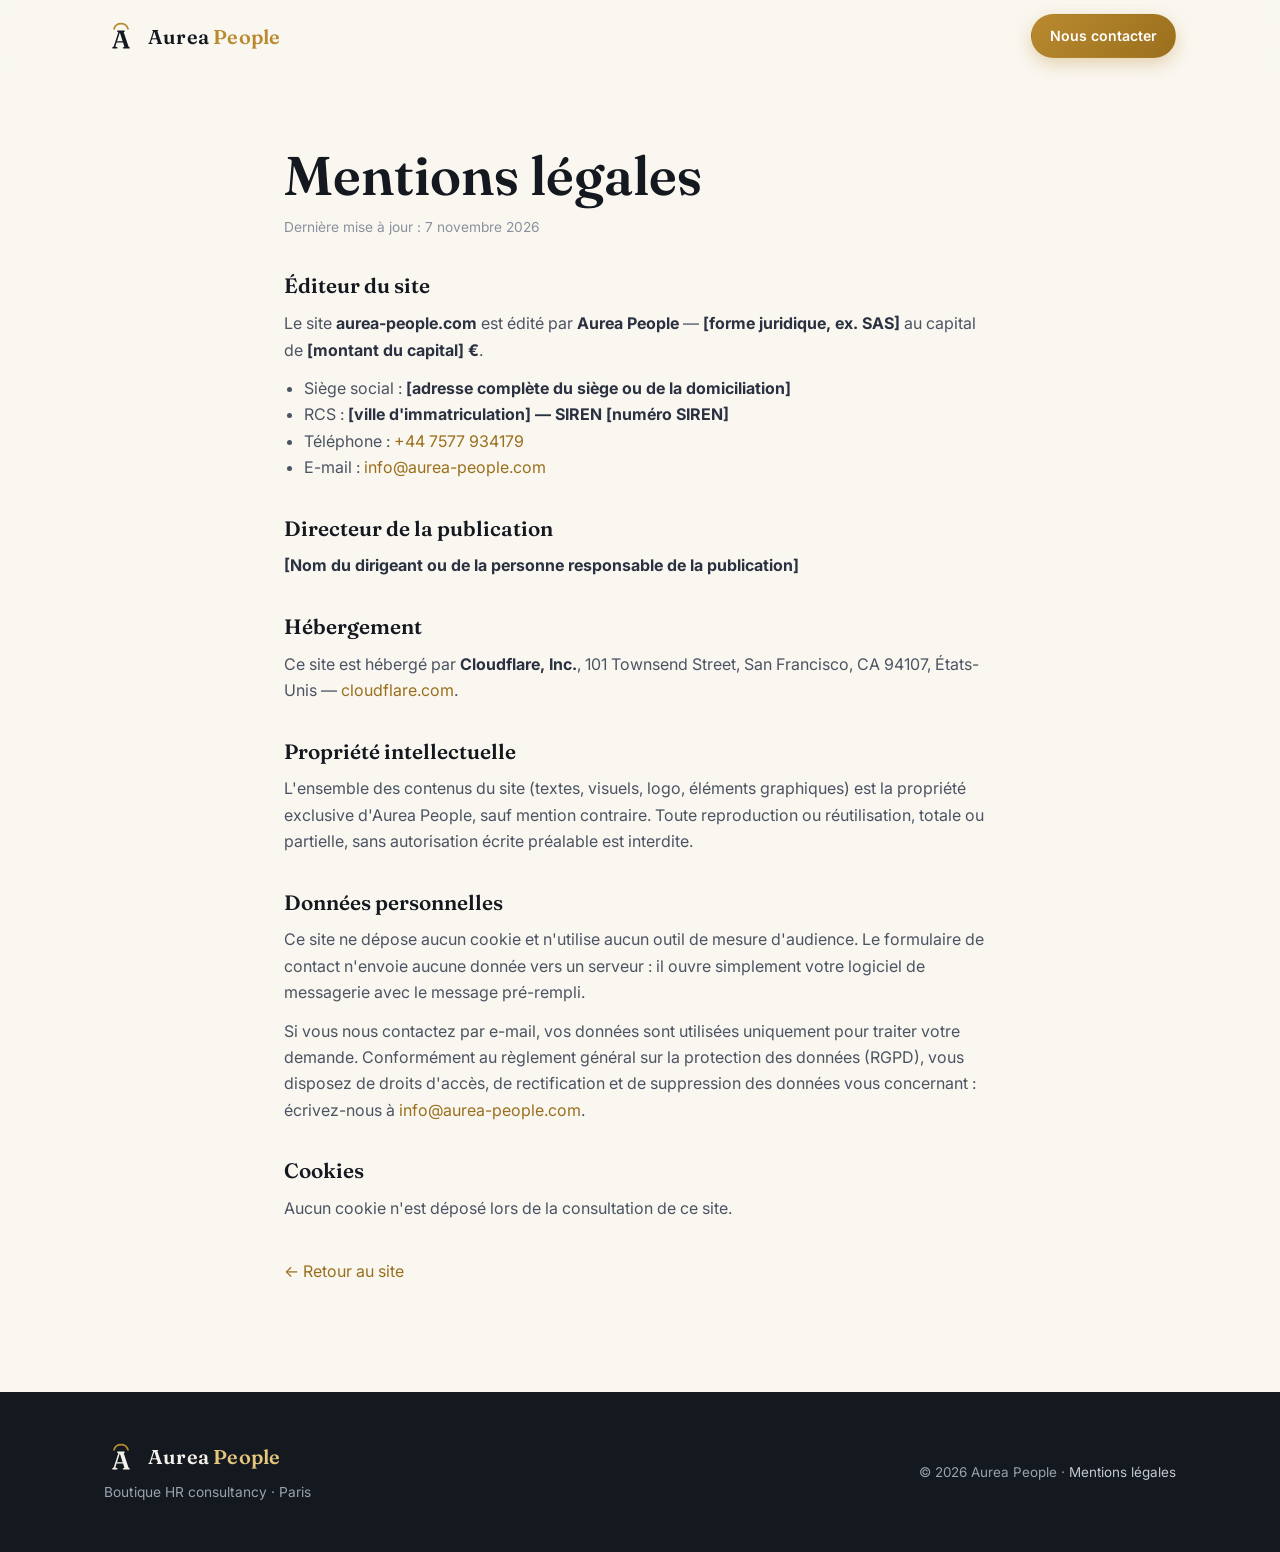
==== mentions-legales.html @ 14871f21 "Initial commit: Aurea People static site" ====
<!DOCTYPE html>
<html lang="fr">
<head>
  <meta charset="UTF-8" />
  <meta name="viewport" content="width=device-width, initial-scale=1.0" />
  <title>Mentions légales — Aurea People</title>
  <meta name="description" content="Mentions légales du site aurea-people.com : éditeur, directeur de la publication, hébergement, données personnelles et cookies." />
  <meta name="robots" content="noindex" />
  <link rel="canonical" href="https://aurea-people.com/mentions-legales.html" />
  <link rel="icon" type="image/svg+xml" href="favicon.svg" />
  <link rel="preconnect" href="https://fonts.googleapis.com" />
  <link rel="preconnect" href="https://fonts.gstatic.com" crossorigin />
  <link href="https://fonts.googleapis.com/css2?family=Fraunces:opsz,wght@9..144,500;9..144,600;9..144,700&family=Inter:wght@400;500;600&display=swap" rel="stylesheet" />
  <link rel="stylesheet" href="styles.css" />
</head>
<body>

  <a class="skip-link" href="#main">Aller au contenu</a>

  <!-- ============ Header ============ -->
  <header class="site-header">
    <nav class="nav container">
      <a href="index.html" class="brand" aria-label="Aurea People — retour à l'accueil">
        <svg class="brand-mark" viewBox="0 0 200 200" aria-hidden="true">
          <path class="brand-mark-halo" d="M 59 57.5 A 43 43 0 0 1 141 57.5" fill="none" stroke-width="10.5" stroke-linecap="round"/>
          <path class="brand-mark-a" transform="translate(45.25 173) scale(0.0750 -0.0750)" d="M348 569H939L944 465H341ZM465 46Q465 25 450.5 12.5Q436 0 404 0H90Q59 0 44.0 12.5Q29 25 29 46Q29 61 37.5 71.5Q46 82 68 93L101 106Q131 121 147.5 145.0Q164 169 183 230L503 1208Q516 1252 510.0 1271.5Q504 1291 469 1303Q441 1312 430.0 1324.5Q419 1337 419 1355Q419 1376 434.0 1388.0Q449 1400 481 1400H969Q1001 1400 1016.0 1388.0Q1031 1376 1031 1355Q1031 1336 1019.5 1324.0Q1008 1312 983 1304Q956 1296 951.0 1281.0Q946 1266 957 1232L1297 207Q1313 157 1331.0 133.5Q1349 110 1382 100Q1411 89 1421.0 77.0Q1431 65 1431 46Q1431 25 1416.0 12.5Q1401 0 1369 0H928Q897 0 882.0 12.5Q867 25 867 46Q867 64 877.5 75.0Q888 86 910 93L967 105Q993 113 992.0 131.0Q991 149 979 188L625 1280L658 1300L315 246Q302 205 302.0 178.5Q302 152 318.5 135.5Q335 119 369 105L423 92Q443 84 454.0 74.0Q465 64 465 46Z"/>
        </svg>
        <span class="brand-name">Aurea&nbsp;<span class="accent-word">People</span></span>
      </a>
      <a href="index.html#contact" class="btn btn-primary btn-sm">Nous contacter</a>
    </nav>
  </header>

  <main id="main">
    <section class="section legal-page">
      <div class="container legal">
        <h1>Mentions légales</h1>
        <p class="legal-updated">Dernière mise à jour : 7 novembre 2026</p>

        <h2>Éditeur du site</h2>
        <p>
          Le site <strong>aurea-people.com</strong> est édité par
          <strong>Aurea People</strong> — <strong>[forme juridique, ex. SAS]</strong>
          au capital de <strong>[montant du capital] €</strong>.
        </p>
        <ul>
          <li>Siège social : <strong>[adresse complète du siège ou de la domiciliation]</strong></li>
          <li>RCS : <strong>[ville d'immatriculation] — SIREN [numéro SIREN]</strong></li>
          <li>Téléphone : <a href="tel:+447577934179">+44 7577 934179</a></li>
          <li>E-mail : <a href="mailto:info@aurea-people.com">info@aurea-people.com</a></li>
        </ul>

        <h2>Directeur de la publication</h2>
        <p><strong>[Nom du dirigeant ou de la personne responsable de la publication]</strong></p>

        <h2>Hébergement</h2>
        <p>
          Ce site est hébergé par <strong>Cloudflare, Inc.</strong>, 101 Townsend
          Street, San Francisco, CA 94107, États-Unis —
          <a href="https://www.cloudflare.com" rel="noopener">cloudflare.com</a>.
        </p>

        <h2>Propriété intellectuelle</h2>
        <p>
          L'ensemble des contenus du site (textes, visuels, logo, éléments
          graphiques) est la propriété exclusive d'Aurea People, sauf mention
          contraire. Toute reproduction ou réutilisation, totale ou partielle,
          sans autorisation écrite préalable est interdite.
        </p>

        <h2>Données personnelles</h2>
        <p>
          Ce site ne dépose aucun cookie et n'utilise aucun outil de mesure
          d'audience. Le formulaire de contact n'envoie aucune donnée vers un
          serveur : il ouvre simplement votre logiciel de messagerie avec le
          message pré-rempli.
        </p>
        <p>
          Si vous nous contactez par e-mail, vos données sont utilisées uniquement
          pour traiter votre demande. Conformément au règlement général sur la
          protection des données (RGPD), vous disposez de droits d'accès, de
          rectification et de suppression des données vous concernant : écrivez-nous à
          <a href="mailto:info@aurea-people.com">info@aurea-people.com</a>.
        </p>

        <h2>Cookies</h2>
        <p>Aucun cookie n'est déposé lors de la consultation de ce site.</p>

        <p class="legal-back"><a href="index.html">← Retour au site</a></p>
      </div>
    </section>
  </main>

  <!-- ============ Footer ============ -->
  <footer class="site-footer">
    <div class="container footer-inner">
      <div class="footer-brand">
        <a href="index.html" class="brand">
          <svg class="brand-mark" viewBox="0 0 200 200" aria-hidden="true">
            <path class="brand-mark-halo" d="M 59 57.5 A 43 43 0 0 1 141 57.5" fill="none" stroke-width="10.5" stroke-linecap="round"/>
            <path class="brand-mark-a" transform="translate(45.25 173) scale(0.0750 -0.0750)" d="M348 569H939L944 465H341ZM465 46Q465 25 450.5 12.5Q436 0 404 0H90Q59 0 44.0 12.5Q29 25 29 46Q29 61 37.5 71.5Q46 82 68 93L101 106Q131 121 147.5 145.0Q164 169 183 230L503 1208Q516 1252 510.0 1271.5Q504 1291 469 1303Q441 1312 430.0 1324.5Q419 1337 419 1355Q419 1376 434.0 1388.0Q449 1400 481 1400H969Q1001 1400 1016.0 1388.0Q1031 1376 1031 1355Q1031 1336 1019.5 1324.0Q1008 1312 983 1304Q956 1296 951.0 1281.0Q946 1266 957 1232L1297 207Q1313 157 1331.0 133.5Q1349 110 1382 100Q1411 89 1421.0 77.0Q1431 65 1431 46Q1431 25 1416.0 12.5Q1401 0 1369 0H928Q897 0 882.0 12.5Q867 25 867 46Q867 64 877.5 75.0Q888 86 910 93L967 105Q993 113 992.0 131.0Q991 149 979 188L625 1280L658 1300L315 246Q302 205 302.0 178.5Q302 152 318.5 135.5Q335 119 369 105L423 92Q443 84 454.0 74.0Q465 64 465 46Z"/>
          </svg>
          <span class="brand-name">Aurea&nbsp;<span class="accent-word">People</span></span>
        </a>
        <p>Boutique HR consultancy · Paris</p>
      </div>
      <p class="footer-legal">
        © <span id="year">2026</span> Aurea People ·
        <a href="mentions-legales.html">Mentions légales</a>
      </p>
    </div>
  </footer>

  <script src="main.js"></script>
</body>
</html>
---- styles.css ----
/* ==========================================================================
   Aurea People — styles
   Palette: ivory / deep ink / gold
   ========================================================================== */

:root {
  --ink: #14181f;
  --ink-soft: #2a3140;
  --body: #4b5462;
  --ivory: #faf7f1;
  --paper: #ffffff;
  --gold: #b98a2f;
  --gold-deep: #9a6f1d;
  --gold-soft: #f3e7cd;
  --line: #e7e0d2;
  --radius: 14px;
  --shadow: 0 10px 30px rgba(20, 24, 31, 0.08);
  --font-display: "Fraunces", Georgia, serif;
  --font-body: "Inter", -apple-system, "Segoe UI", sans-serif;
  --container: 1120px;
}

* { margin: 0; padding: 0; box-sizing: border-box; }

html { scroll-behavior: smooth; }

body {
  font-family: var(--font-body);
  font-size: 16px;
  line-height: 1.65;
  color: var(--body);
  background: var(--ivory);
  -webkit-font-smoothing: antialiased;
}

h1, h2, h3 {
  font-family: var(--font-display);
  color: var(--ink);
  line-height: 1.15;
  font-weight: 600;
}

h1 { font-size: clamp(2.2rem, 5vw, 3.4rem); }
h2 { font-size: clamp(1.7rem, 3.5vw, 2.4rem); }
h3 { font-size: 1.15rem; }

a { color: var(--gold-deep); text-decoration: none; }
a:hover { text-decoration: underline; }

.container {
  max-width: var(--container);
  margin: 0 auto;
  padding: 0 24px;
}

.accent { color: var(--gold); font-style: italic; }

.eyebrow {
  display: inline-block;
  font-size: 0.78rem;
  font-weight: 600;
  letter-spacing: 0.14em;
  text-transform: uppercase;
  color: var(--gold-deep);
  margin-bottom: 14px;
}

.eyebrow-light { color: #e5c67c; }

/* ---------- Buttons ---------- */
.btn {
  display: inline-block;
  padding: 13px 26px;
  border-radius: 999px;
  font-weight: 600;
  font-size: 0.95rem;
  border: 1.5px solid transparent;
  cursor: pointer;
  transition: transform 0.15s ease, box-shadow 0.15s ease, background 0.15s ease;
}
.btn:hover { text-decoration: none; transform: translateY(-2px); }

.btn-primary {
  background: linear-gradient(135deg, var(--gold), var(--gold-deep));
  color: #fff;
  box-shadow: 0 6px 18px rgba(185, 138, 47, 0.35);
}
.btn-primary:hover { box-shadow: 0 10px 24px rgba(185, 138, 47, 0.45); }

.btn-ghost {
  border-color: var(--ink-soft);
  color: var(--ink);
  background: transparent;
}
.btn-ghost:hover { background: rgba(20, 24, 31, 0.05); }

.btn-sm { padding: 9px 18px; font-size: 0.88rem; }
.btn-block { width: 100%; }

/* ---------- Header ---------- */
.site-header {
  position: sticky;
  top: 0;
  z-index: 50;
  background: rgba(250, 247, 241, 0.85);
  backdrop-filter: blur(12px);
  -webkit-backdrop-filter: blur(12px);
  border-bottom: 1px solid transparent;
  transition: border-color 0.2s ease;
}
.site-header.scrolled { border-bottom-color: var(--line); }

.nav {
  display: flex;
  align-items: center;
  justify-content: space-between;
  height: 72px;
}

.brand {
  display: inline-flex;
  align-items: center;
  gap: 10px;
  color: var(--ink);
}
.brand:hover { text-decoration: none; }

/* Mark: outlined Fraunces "A" under a gold halo arc — masters: logo.svg / logo-dark.svg */
.brand-mark { width: 34px; height: 34px; flex-shrink: 0; }
.brand-mark-halo { stroke: var(--gold); }
.brand-mark-a { fill: var(--ink); }

.brand-name {
  font-family: var(--font-display);
  font-size: 1.25rem;
  font-weight: 600;
  letter-spacing: 0.01em;
  color: var(--ink);
}
.accent-word { color: var(--gold); }

.nav-menu {
  display: flex;
  align-items: center;
  gap: 28px;
  list-style: none;
}

.nav-link {
  color: var(--ink-soft);
  font-weight: 500;
  font-size: 0.94rem;
}
.nav-link:hover, .nav-link.active { color: var(--gold-deep); text-decoration: none; }

.nav-toggle {
  display: none;
  flex-direction: column;
  gap: 5px;
  background: none;
  border: 0;
  padding: 8px;
  cursor: pointer;
}
.nav-toggle span {
  width: 22px;
  height: 2px;
  background: var(--ink);
  border-radius: 2px;
  transition: transform 0.2s ease, opacity 0.2s ease;
}
.nav-toggle.open span:nth-child(1) { transform: translateY(7px) rotate(45deg); }
.nav-toggle.open span:nth-child(2) { opacity: 0; }
.nav-toggle.open span:nth-child(3) { transform: translateY(-7px) rotate(-45deg); }

/* ---------- Hero ---------- */
.hero {
  position: relative;
  overflow: hidden;
  padding: 96px 0 72px;
}
.hero::before {
  content: "";
  position: absolute;
  top: -220px;
  right: -160px;
  width: 560px;
  height: 560px;
  border-radius: 50%;
  background: radial-gradient(circle, rgba(185, 138, 47, 0.16), transparent 65%);
  pointer-events: none;
}

.hero-inner { max-width: 780px; }

.hero .lead {
  font-size: 1.15rem;
  margin: 22px 0 32px;
  max-width: 620px;
}

.hero-actions { display: flex; flex-wrap: wrap; gap: 14px; }

.stats {
  display: grid;
  grid-template-columns: repeat(4, 1fr);
  gap: 24px;
  margin-top: 56px;
  padding-top: 32px;
  border-top: 1px solid var(--line);
}
.stat dt {
  font-family: var(--font-display);
  font-size: 2rem;
  font-weight: 700;
  color: var(--ink);
}
.stat dd { font-size: 0.88rem; margin-top: 4px; }

/* ---------- Sections ---------- */
.section { padding: 88px 0; }
.section-alt { background: var(--paper); border-block: 1px solid var(--line); }
.section-dark {
  background: linear-gradient(160deg, #181d26, #232b39);
  color: #c9cfd9;
}
.section-dark h2, .section-dark blockquote { color: #f4f1ea; }

.section-head { max-width: 640px; margin-bottom: 48px; }
.section-sub { margin-top: 14px; }

/* ---------- Cards / services ---------- */
.grid { display: grid; gap: 24px; }
.grid-3 { grid-template-columns: repeat(3, 1fr); }

.card {
  background: var(--paper);
  border: 1px solid var(--line);
  border-radius: var(--radius);
  padding: 28px;
  transition: transform 0.2s ease, box-shadow 0.2s ease, border-color 0.2s ease;
}
.card:hover {
  transform: translateY(-4px);
  box-shadow: var(--shadow);
  border-color: #d9cba6;
}

.card-icon {
  display: inline-flex;
  align-items: center;
  justify-content: center;
  width: 48px;
  height: 48px;
  border-radius: 12px;
  background: var(--gold-soft);
  color: var(--gold-deep);
  margin-bottom: 18px;
}
.card-icon svg { width: 24px; height: 24px; }

.card h3 { margin-bottom: 8px; }
.card p { font-size: 0.94rem; }

/* ---------- About ---------- */
.about-grid {
  display: grid;
  grid-template-columns: 1.2fr 1fr;
  gap: 56px;
  align-items: start;
}

.about-text p { margin-bottom: 16px; }

.check-list {
  list-style: none;
  margin-top: 20px;
  display: grid;
  gap: 10px;
}
.check-list li {
  padding-left: 30px;
  position: relative;
  color: var(--ink-soft);
  font-weight: 500;
}
.check-list li::before {
  content: "";
  position: absolute;
  left: 0;
  top: 3px;
  width: 18px;
  height: 18px;
  border-radius: 50%;
  background: var(--gold-soft);
}
.check-list li::after {
  content: "";
  position: absolute;
  left: 5px;
  top: 8px;
  width: 8px;
  height: 4px;
  border-left: 2px solid var(--gold-deep);
  border-bottom: 2px solid var(--gold-deep);
  transform: rotate(-45deg);
}

.about-panel {
  background: var(--ivory);
  border: 1px solid var(--line);
  border-radius: var(--radius);
  padding: 32px;
  display: grid;
  gap: 26px;
}

.value { display: flex; gap: 16px; }
.value-num {
  font-family: var(--font-display);
  font-size: 1.05rem;
  font-weight: 700;
  color: var(--gold);
  padding-top: 2px;
}
.value h3 { font-size: 1.02rem; margin-bottom: 4px; }
.value p { font-size: 0.92rem; }

/* ---------- Approach / steps ---------- */
.steps {
  list-style: none;
  display: grid;
  grid-template-columns: repeat(4, 1fr);
  gap: 24px;
  counter-reset: step;
}

.step {
  position: relative;
  padding: 26px 24px;
  background: var(--paper);
  border: 1px solid var(--line);
  border-radius: var(--radius);
}
.step::before {
  content: "";
  position: absolute;
  top: 38px;
  right: -24px;
  width: 24px;
  height: 1px;
  background: var(--gold);
}
.step:last-child::before { display: none; }

.step-tag {
  display: inline-block;
  font-size: 0.72rem;
  font-weight: 600;
  letter-spacing: 0.12em;
  text-transform: uppercase;
  color: var(--gold-deep);
  background: var(--gold-soft);
  border-radius: 999px;
  padding: 4px 12px;
  margin-bottom: 14px;
}
.step h3 { margin-bottom: 8px; font-size: 1.1rem; }
.step p { font-size: 0.92rem; }

/* ---------- Testimonials ---------- */
.quote {
  background: rgba(255, 255, 255, 0.05);
  border: 1px solid rgba(255, 255, 255, 0.12);
  border-radius: var(--radius);
  padding: 28px;
  display: flex;
  flex-direction: column;
  gap: 18px;
}
.quote blockquote {
  font-family: var(--font-display);
  font-size: 1.06rem;
  line-height: 1.5;
}
.quote figcaption {
  margin-top: auto;
  font-size: 0.86rem;
  color: #aeb6c2;
  padding-top: 12px;
  border-top: 1px solid rgba(255, 255, 255, 0.1);
}

/* ---------- Contact ---------- */
.contact-grid {
  display: grid;
  grid-template-columns: 1fr 1.1fr;
  gap: 56px;
  align-items: start;
}

.contact-intro > p { margin-bottom: 24px; }

.contact-list {
  list-style: none;
  display: grid;
  gap: 14px;
}
.contact-list li { display: flex; align-items: baseline; gap: 14px; }
.contact-label {
  display: inline-block;
  min-width: 64px;
  font-size: 0.76rem;
  font-weight: 600;
  letter-spacing: 0.1em;
  text-transform: uppercase;
  color: var(--gold-deep);
}

.contact-form {
  background: var(--paper);
  border: 1px solid var(--line);
  border-radius: var(--radius);
  padding: 32px;
  box-shadow: var(--shadow);
}

.field { margin-bottom: 18px; }
.field-row { display: grid; grid-template-columns: 1fr 1fr; gap: 18px; }

.field label {
  display: block;
  font-size: 0.86rem;
  font-weight: 600;
  color: var(--ink-soft);
  margin-bottom: 6px;
}
.field input,
.field textarea {
  width: 100%;
  padding: 12px 14px;
  border: 1.5px solid var(--line);
  border-radius: 10px;
  font: inherit;
  color: var(--ink);
  background: var(--ivory);
  transition: border-color 0.15s ease, background 0.15s ease;
}
.field input:focus,
.field textarea:focus {
  outline: none;
  border-color: var(--gold);
  background: #fff;
}

.form-hint {
  margin-top: 14px;
  font-size: 0.82rem;
  color: #8a919d;
  text-align: center;
}
.form-hint.success { color: #2e7d43; font-weight: 500; }

/* ---------- Footer ---------- */
.site-footer {
  background: var(--ink);
  color: #9aa2ae;
  padding: 48px 0;
}
.footer-inner {
  display: flex;
  flex-wrap: wrap;
  gap: 28px;
  align-items: center;
  justify-content: space-between;
}
.footer-brand .brand { color: #f4f1ea; margin-bottom: 6px; }
.footer-brand .brand-mark-a { fill: #f4f1ea; }
.footer-brand .brand-name { color: #f4f1ea; }
.footer-brand .accent-word { color: #e5c67c; }
.footer-brand p { font-size: 0.86rem; }

.footer-nav { display: flex; gap: 22px; }
.footer-nav a { color: #c3c9d2; font-size: 0.9rem; }
.footer-nav a:hover { color: #e5c67c; }

.footer-legal { font-size: 0.84rem; }
.footer-legal a { color: #c3c9d2; }

/* ---------- Reveal animation ---------- */
.reveal {
  opacity: 0;
  transform: translateY(18px);
  transition: opacity 0.6s ease, transform 0.6s ease;
}
.reveal.visible { opacity: 1; transform: none; }

@media (prefers-reduced-motion: reduce) {
  html { scroll-behavior: auto; }
  .reveal { opacity: 1; transform: none; transition: none; }
}

/* ---------- Responsive ---------- */
@media (max-width: 960px) {
  .grid-3 { grid-template-columns: repeat(2, 1fr); }
  .steps { grid-template-columns: repeat(2, 1fr); }
  .step::before { display: none; }
  .about-grid, .contact-grid { grid-template-columns: 1fr; gap: 40px; }
  .stats { grid-template-columns: repeat(2, 1fr); }
}

@media (max-width: 680px) {
  .section { padding: 64px 0; }
  .hero { padding: 64px 0 56px; }

  .nav-toggle { display: flex; }

  .nav-menu {
    position: absolute;
    top: 72px;
    left: 0;
    right: 0;
    flex-direction: column;
    align-items: flex-start;
    gap: 4px;
    background: var(--ivory);
    border-bottom: 1px solid var(--line);
    padding: 16px 24px 24px;
    display: none;
  }
  .nav-menu.open { display: flex; }
  .nav-menu li { width: 100%; }
  .nav-link { display: block; padding: 10px 0; font-size: 1rem; }
  .nav-cta { margin-top: 10px; }

  .grid-3, .steps { grid-template-columns: 1fr; }
  .field-row { grid-template-columns: 1fr; }
  .footer-inner { flex-direction: column; text-align: center; }
}

/* ---------- Accessibility: skip link & focus styles ---------- */
.skip-link {
  position: absolute;
  left: 16px;
  top: -56px;
  z-index: 100;
  padding: 10px 18px;
  background: var(--ink);
  color: #fff;
  font-size: 0.9rem;
  border-radius: 0 0 10px 10px;
  transition: top 0.2s ease;
}
.skip-link:focus { top: 0; color: #fff; text-decoration: none; }

a:focus-visible,
button:focus-visible,
summary:focus-visible {
  outline: 2px solid var(--gold-deep);
  outline-offset: 3px;
}
.field input:focus-visible,
.field textarea:focus-visible {
  outline: 2px solid var(--gold);
  outline-offset: 1px;
}

/* ---------- FAQ ---------- */
.faq-list {
  max-width: 760px;
  display: grid;
  gap: 14px;
}
.faq-item {
  background: var(--paper);
  border: 1px solid var(--line);
  border-radius: var(--radius);
  overflow: hidden;
}
.faq-item summary {
  display: flex;
  align-items: center;
  justify-content: space-between;
  gap: 16px;
  padding: 20px 24px;
  cursor: pointer;
  list-style: none;
  font-family: var(--font-display);
  font-weight: 600;
  font-size: 1.05rem;
  color: var(--ink);
}
.faq-item summary:hover { color: var(--gold-deep); }
.faq-item summary::-webkit-details-marker { display: none; }
.faq-item summary::after {
  content: "+";
  flex-shrink: 0;
  font-family: var(--font-body);
  font-weight: 400;
  font-size: 1.4rem;
  line-height: 1;
  color: var(--gold-deep);
  transition: transform 0.2s ease;
}
.faq-item[open] summary::after { transform: rotate(45deg); }
.faq-answer { padding: 0 24px 22px; font-size: 0.95rem; }

/* ---------- Footer social link ---------- */
.social-link {
  display: inline-flex;
  align-items: center;
  justify-content: center;
  width: 38px;
  height: 38px;
  margin-top: 14px;
  border: 1px solid rgba(255, 255, 255, 0.18);
  border-radius: 10px;
  color: #c3c9d2;
  transition: color 0.15s ease, border-color 0.15s ease;
}
.social-link svg { width: 17px; height: 17px; }
.social-link:hover { color: #e5c67c; border-color: #e5c67c; text-decoration: none; }

/* ---------- Legal page (mentions légales) ---------- */
.legal-page { padding: 72px 0 96px; }
.legal { max-width: 760px; }
.legal h1 { margin-bottom: 8px; }
.legal-updated { font-size: 0.86rem; color: #8a919d; margin-bottom: 36px; }
.legal h2 { font-size: 1.3rem; margin: 36px 0 12px; }
.legal p { margin-bottom: 12px; }
.legal ul { margin: 0 0 12px 20px; }
.legal strong { color: var(--ink-soft); }
.legal-back { margin-top: 36px; }
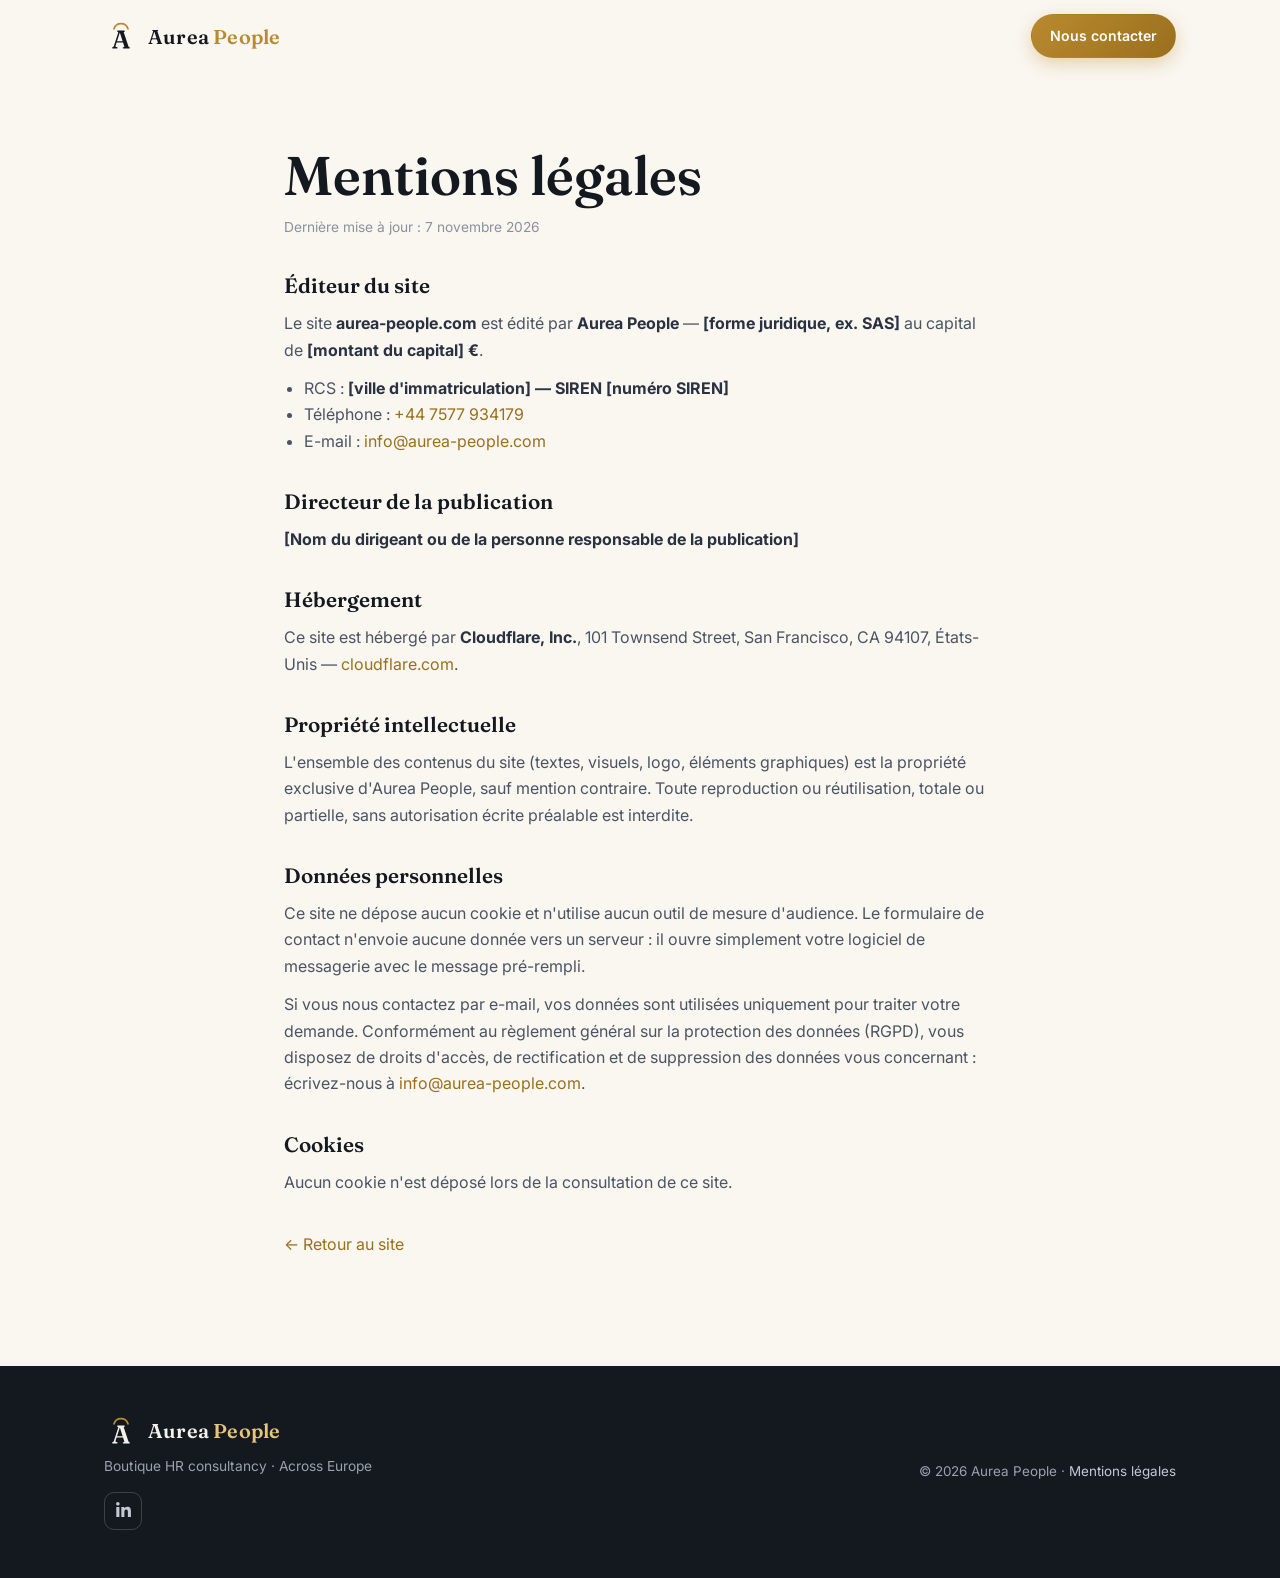
==== commit 15140162: "Update site for pan-European operations, remove address, and add LinkedIn link" ====
--- a/mentions-legales.html
+++ b/mentions-legales.html
@@ -44,7 +44,6 @@
           au capital de <strong>[montant du capital] €</strong>.
         </p>
         <ul>
-          <li>Siège social : <strong>[adresse complète du siège ou de la domiciliation]</strong></li>
           <li>RCS : <strong>[ville d'immatriculation] — SIREN [numéro SIREN]</strong></li>
           <li>Téléphone : <a href="tel:+447577934179">+44 7577 934179</a></li>
           <li>E-mail : <a href="mailto:info@aurea-people.com">info@aurea-people.com</a></li>
@@ -102,7 +101,10 @@
           </svg>
           <span class="brand-name">Aurea&nbsp;<span class="accent-word">People</span></span>
         </a>
-        <p>Boutique HR consultancy · Paris</p>
+        <p>Boutique HR consultancy · Across Europe</p>
+        <a class="social-link" href="https://linkedin.com/in/marie-rose-43bb4b446" target="_blank" rel="noopener noreferrer" aria-label="Aurea People on LinkedIn">
+          <svg viewBox="0 0 448 512" fill="currentColor" aria-hidden="true"><path d="M100.28 448H7.4V148.9h92.88zM53.79 108.1C24.09 108.1 0 83.5 0 53.8a53.79 53.79 0 0 1 107.58 0c0 29.7-24.1 54.3-53.79 54.3zM447.9 448h-92.68V302.4c0-34.7-.7-79.2-48.29-79.2-48.29 0-55.69 37.7-55.69 76.7V448h-92.78V148.9h89.08v40.8h1.3c12.4-23.5 42.69-48.3 87.88-48.3 94 0 111.28 61.9 111.28 142.3V448z"/></svg>
+        </a>
       </div>
       <p class="footer-legal">
         © <span id="year">2026</span> Aurea People ·
